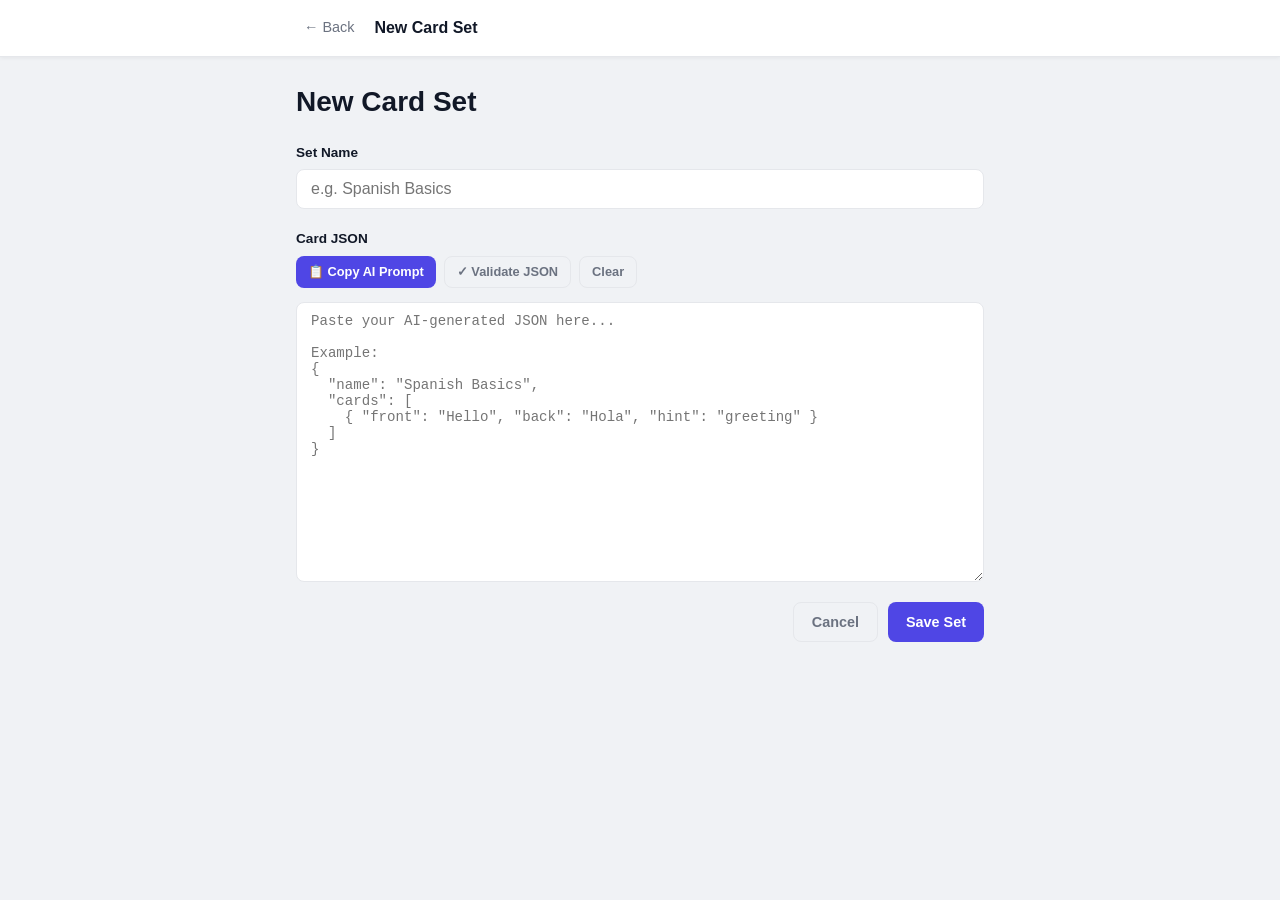
==== edit.html @ bf7d40f9 "Add flashcard learning app with SM-2 spaced repetition - Pure HTML/CSS/JS, no build step, deploys to" ====
<!DOCTYPE html>
<html lang="en">
<head>
  <meta charset="UTF-8">
  <meta name="viewport" content="width=device-width, initial-scale=1.0">
  <title>V-Cards — Edit Set</title>
  <link rel="stylesheet" href="css/style.css">
</head>
<body>

<nav class="nav">
  <div class="nav-inner">
    <a href="index.html" class="nav-back">← Back</a>
    <span class="nav-title" id="nav-title">New Card Set</span>
  </div>
</nav>

<main class="container">
  <div class="page-header" style="padding-top:24px">
    <h1 id="page-title">New Card Set</h1>
  </div>

  <form id="edit-form">
    <div class="form-group">
      <label for="input-name">Set Name</label>
      <input type="text" id="input-name" placeholder="e.g. Spanish Basics" required autocomplete="off">
    </div>

    <div class="form-group">
      <label>Card JSON</label>
      <div class="json-toolbar">
        <button type="button" class="btn btn-primary btn-sm" id="btn-copy-prompt">📋 Copy AI Prompt</button>
        <button type="button" class="btn btn-ghost btn-sm" id="btn-validate">✓ Validate JSON</button>
        <button type="button" class="btn btn-ghost btn-sm" id="btn-clear">Clear</button>
      </div>
      <textarea id="input-json" placeholder='Paste your AI-generated JSON here...&#10;&#10;Example:&#10;{&#10;  "name": "Spanish Basics",&#10;  "cards": [&#10;    { "front": "Hello", "back": "Hola", "hint": "greeting" }&#10;  ]&#10;}'></textarea>
      <div id="json-feedback" class="json-feedback"></div>
    </div>

    <div class="form-actions">
      <button type="button" class="btn btn-ghost" id="btn-cancel">Cancel</button>
      <button type="submit" class="btn btn-primary" id="btn-save">Save Set</button>
    </div>
  </form>
</main>

<div id="toast" class="toast" hidden></div>

<!-- Clipboard fallback modal -->
<div id="modal-prompt" class="modal-backdrop" hidden>
  <div class="modal-box" style="max-width:560px">
    <h2>AI Prompt</h2>
    <p style="margin-bottom:12px">Copy the text below and paste it into your AI assistant:</p>
    <textarea id="prompt-text" rows="14" style="width:100%;font-size:.8rem;resize:vertical" readonly></textarea>
    <div class="modal-actions" style="margin-top:16px">
      <button class="btn btn-ghost" id="modal-prompt-close">Close</button>
      <button class="btn btn-primary" id="modal-select-all">Select All</button>
    </div>
  </div>
</div>

<script src="js/storage.js"></script>
<script src="js/sm2.js"></script>
<script src="js/edit.js"></script>
</body>
</html>
---- css/style.css ----
/* ===== CSS Variables ===== */
:root {
  --color-bg: #f0f2f5;
  --color-surface: #ffffff;
  --color-primary: #4f46e5;
  --color-primary-hover: #4338ca;
  --color-primary-light: #ede9fe;
  --color-danger: #dc2626;
  --color-danger-hover: #b91c1c;
  --color-danger-light: #fee2e2;
  --color-success: #16a34a;
  --color-success-hover: #15803d;
  --color-success-light: #dcfce7;
  --color-text: #111827;
  --color-text-muted: #6b7280;
  --color-border: #e5e7eb;
  --color-card-front: #4f46e5;
  --radius: 12px;
  --radius-sm: 8px;
  --shadow: 0 1px 3px rgba(0,0,0,.08), 0 4px 12px rgba(0,0,0,.06);
  --shadow-lg: 0 8px 32px rgba(0,0,0,.12);
  --transition: .2s ease;
}

/* ===== Reset & Base ===== */
*, *::before, *::after { box-sizing: border-box; margin: 0; padding: 0; }

html { font-size: 16px; }

body {
  font-family: -apple-system, BlinkMacSystemFont, 'Segoe UI', Roboto, sans-serif;
  background: var(--color-bg);
  color: var(--color-text);
  line-height: 1.5;
  min-height: 100vh;
}

a { color: inherit; text-decoration: none; }

/* ===== Layout ===== */
.container {
  max-width: 720px;
  margin: 0 auto;
  padding: 0 16px 48px;
}

/* ===== Navigation ===== */
.nav {
  background: var(--color-surface);
  border-bottom: 1px solid var(--color-border);
  position: sticky;
  top: 0;
  z-index: 100;
  box-shadow: 0 1px 4px rgba(0,0,0,.06);
}

.nav-inner {
  max-width: 720px;
  margin: 0 auto;
  padding: 0 16px;
  height: 56px;
  display: flex;
  align-items: center;
  gap: 12px;
}

.nav-brand {
  font-weight: 700;
  font-size: 1.1rem;
  color: var(--color-primary);
  display: flex;
  align-items: center;
  gap: 6px;
}

.nav-brand .icon { font-size: 1.3rem; }

.nav-back {
  display: flex;
  align-items: center;
  gap: 4px;
  color: var(--color-text-muted);
  font-size: .9rem;
  font-weight: 500;
  transition: color var(--transition);
  padding: 4px 8px;
  border-radius: var(--radius-sm);
}

.nav-back:hover { color: var(--color-primary); background: var(--color-primary-light); }

.nav-title {
  flex: 1;
  font-weight: 600;
  font-size: 1rem;
  white-space: nowrap;
  overflow: hidden;
  text-overflow: ellipsis;
}

.nav-counter {
  font-size: .85rem;
  color: var(--color-text-muted);
  font-weight: 500;
  white-space: nowrap;
}

/* ===== Page Header ===== */
.page-header {
  display: flex;
  align-items: center;
  justify-content: space-between;
  padding: 28px 0 20px;
  gap: 12px;
}

.page-header h1 {
  font-size: 1.5rem;
  font-weight: 700;
}

/* ===== Buttons ===== */
.btn {
  display: inline-flex;
  align-items: center;
  justify-content: center;
  gap: 6px;
  padding: 10px 18px;
  border-radius: var(--radius-sm);
  border: none;
  font-size: .9rem;
  font-weight: 600;
  cursor: pointer;
  transition: background var(--transition), transform .1s, box-shadow var(--transition);
  min-height: 40px;
  touch-action: manipulation;
  white-space: nowrap;
}

.btn:active { transform: scale(.97); }

.btn-primary {
  background: var(--color-primary);
  color: #fff;
}
.btn-primary:hover { background: var(--color-primary-hover); }

.btn-danger {
  background: var(--color-danger);
  color: #fff;
}
.btn-danger:hover { background: var(--color-danger-hover); }

.btn-success {
  background: var(--color-success);
  color: #fff;
}
.btn-success:hover { background: var(--color-success-hover); }

.btn-ghost {
  background: transparent;
  color: var(--color-text-muted);
  border: 1px solid var(--color-border);
}
.btn-ghost:hover { background: var(--color-bg); color: var(--color-text); }

.btn-outline-danger {
  background: transparent;
  color: var(--color-danger);
  border: 1px solid var(--color-danger);
}
.btn-outline-danger:hover { background: var(--color-danger-light); }

.btn-sm {
  padding: 6px 12px;
  font-size: .8rem;
  min-height: 32px;
}

.btn-lg {
  padding: 14px 28px;
  font-size: 1rem;
  min-height: 52px;
  border-radius: var(--radius);
}

/* ===== Set Cards (Home) ===== */
.sets-list { display: flex; flex-direction: column; gap: 12px; }

.set-card {
  background: var(--color-surface);
  border-radius: var(--radius);
  padding: 20px;
  box-shadow: var(--shadow);
  display: flex;
  flex-direction: column;
  gap: 12px;
  transition: box-shadow var(--transition), transform var(--transition);
}

.set-card:hover { box-shadow: var(--shadow-lg); transform: translateY(-1px); }

.set-card-header { display: flex; align-items: flex-start; justify-content: space-between; gap: 8px; }

.set-card-title {
  font-size: 1.1rem;
  font-weight: 700;
  color: var(--color-text);
}

.set-card-meta {
  font-size: .8rem;
  color: var(--color-text-muted);
  margin-top: 2px;
}

.set-card-badges { display: flex; gap: 6px; flex-wrap: wrap; align-items: center; }

.badge {
  display: inline-flex;
  align-items: center;
  padding: 3px 9px;
  border-radius: 99px;
  font-size: .75rem;
  font-weight: 600;
}

.badge-due { background: #fef3c7; color: #92400e; }
.badge-done { background: var(--color-success-light); color: #166534; }

/* Progress bar */
.progress-wrap { display: flex; flex-direction: column; gap: 4px; }
.progress-label { font-size: .78rem; color: var(--color-text-muted); }
.progress-bar-bg {
  height: 6px;
  background: var(--color-border);
  border-radius: 99px;
  overflow: hidden;
}
.progress-bar-fill {
  height: 100%;
  background: var(--color-success);
  border-radius: 99px;
  transition: width .5s ease;
}

.set-card-actions {
  display: flex;
  gap: 8px;
  flex-wrap: wrap;
}

/* ===== Empty State ===== */
.empty-state {
  text-align: center;
  padding: 64px 24px;
  color: var(--color-text-muted);
}

.empty-state .icon-big { font-size: 4rem; margin-bottom: 16px; opacity: .5; }
.empty-state h2 { font-size: 1.2rem; color: var(--color-text); margin-bottom: 8px; }
.empty-state p { font-size: .95rem; margin-bottom: 24px; }

/* ===== Forms ===== */
.form-group { display: flex; flex-direction: column; gap: 6px; margin-bottom: 20px; }

label {
  font-size: .85rem;
  font-weight: 600;
  color: var(--color-text);
}

input[type="text"],
textarea {
  width: 100%;
  padding: 10px 14px;
  border: 1.5px solid var(--color-border);
  border-radius: var(--radius-sm);
  font-size: 1rem;
  font-family: inherit;
  color: var(--color-text);
  background: var(--color-surface);
  transition: border-color var(--transition), box-shadow var(--transition);
  resize: vertical;
}

input[type="text"]:focus,
textarea:focus {
  outline: none;
  border-color: var(--color-primary);
  box-shadow: 0 0 0 3px rgba(79, 70, 229, .15);
}

textarea { font-family: 'Courier New', monospace; font-size: .88rem; min-height: 280px; }

.json-toolbar {
  display: flex;
  gap: 8px;
  margin-bottom: 8px;
  flex-wrap: wrap;
}

.json-feedback {
  margin-top: 8px;
  font-size: .85rem;
  padding: 8px 12px;
  border-radius: var(--radius-sm);
  display: none;
}

.json-feedback.valid { display: block; background: var(--color-success-light); color: #166534; }
.json-feedback.invalid { display: block; background: var(--color-danger-light); color: #991b1b; }

.form-actions {
  display: flex;
  gap: 10px;
  justify-content: flex-end;
  margin-top: 8px;
  flex-wrap: wrap;
}

/* ===== Modal ===== */
.modal-backdrop {
  position: fixed;
  inset: 0;
  background: rgba(0,0,0,.45);
  z-index: 200;
  display: flex;
  align-items: center;
  justify-content: center;
  padding: 16px;
  animation: fadeIn .15s ease;
}

.modal-backdrop[hidden] { display: none; }

.modal-box {
  background: var(--color-surface);
  border-radius: var(--radius);
  padding: 28px;
  max-width: 400px;
  width: 100%;
  box-shadow: var(--shadow-lg);
  animation: slideUp .18s ease;
}

.modal-box h2 { font-size: 1.1rem; margin-bottom: 10px; }
.modal-box p { color: var(--color-text-muted); font-size: .9rem; margin-bottom: 24px; }
.modal-actions { display: flex; gap: 10px; justify-content: flex-end; }

@keyframes fadeIn { from { opacity: 0; } to { opacity: 1; } }
@keyframes slideUp { from { transform: translateY(12px); opacity: 0; } to { transform: translateY(0); opacity: 1; } }

/* ===== Toast ===== */
.toast {
  position: fixed;
  bottom: 24px;
  right: 24px;
  background: #1f2937;
  color: #fff;
  padding: 12px 20px;
  border-radius: var(--radius);
  font-size: .9rem;
  font-weight: 500;
  box-shadow: var(--shadow-lg);
  z-index: 300;
  animation: slideInRight .2s ease;
  max-width: 320px;
}

.toast[hidden] { display: none; }

@keyframes slideInRight {
  from { transform: translateX(20px); opacity: 0; }
  to { transform: translateX(0); opacity: 1; }
}

/* ===== Study Page ===== */
.study-container {
  display: flex;
  flex-direction: column;
  align-items: center;
  padding: 24px 16px 48px;
  min-height: calc(100vh - 56px);
}

/* Session progress bar (top) */
.session-progress-bar {
  width: 100%;
  max-width: 720px;
  height: 4px;
  background: var(--color-border);
  border-radius: 99px;
  margin-bottom: 32px;
  overflow: hidden;
}

.session-progress-fill {
  height: 100%;
  background: var(--color-primary);
  border-radius: 99px;
  transition: width .4s ease;
}

/* 3D Flip Card */
.card-scene {
  width: 100%;
  max-width: 480px;
  perspective: 1200px;
  margin-bottom: 28px;
}

.flip-card {
  width: 100%;
  min-height: 260px;
  position: relative;
  transform-style: preserve-3d;
  transition: transform .5s cubic-bezier(.4,0,.2,1);
  cursor: pointer;
  touch-action: manipulation;
  user-select: none;
}

.flip-card.is-flipped {
  transform: rotateY(180deg);
  cursor: default;
}

.card-face {
  position: absolute;
  inset: 0;
  backface-visibility: hidden;
  -webkit-backface-visibility: hidden;
  border-radius: var(--radius);
  display: flex;
  flex-direction: column;
  align-items: center;
  justify-content: center;
  padding: 32px 24px;
  box-shadow: var(--shadow-lg);
}

.card-front {
  background: var(--color-card-front);
  color: #fff;
}

.card-back {
  background: var(--color-surface);
  color: var(--color-text);
  transform: rotateY(180deg);
}

.card-word {
  font-size: 2rem;
  font-weight: 700;
  text-align: center;
  word-break: break-word;
  line-height: 1.2;
  margin-bottom: 8px;
}

.card-hint {
  font-size: .9rem;
  opacity: .75;
  text-align: center;
  font-style: italic;
}

.card-flip-prompt {
  margin-top: 20px;
  font-size: .8rem;
  opacity: .6;
  letter-spacing: .04em;
  text-transform: uppercase;
}

.card-translation {
  font-size: 1.6rem;
  font-weight: 700;
  text-align: center;
  color: var(--color-primary);
  margin-bottom: 8px;
}

.card-original {
  font-size: 1rem;
  color: var(--color-text-muted);
  text-align: center;
  margin-bottom: 24px;
}

/* Response buttons */
.response-buttons {
  display: flex;
  gap: 12px;
  width: 100%;
  margin-top: 8px;
}

.response-buttons .btn { flex: 1; }

/* Session complete */
.session-complete {
  text-align: center;
  padding: 32px 16px;
  max-width: 400px;
  width: 100%;
}

.session-complete h2 { font-size: 1.8rem; margin-bottom: 8px; }
.session-complete .subtitle { color: var(--color-text-muted); margin-bottom: 32px; }

.stats-grid {
  display: grid;
  grid-template-columns: 1fr 1fr;
  gap: 12px;
  margin-bottom: 32px;
}

.stat-box {
  background: var(--color-surface);
  border-radius: var(--radius);
  padding: 20px 12px;
  box-shadow: var(--shadow);
}

.stat-box .stat-num { font-size: 2rem; font-weight: 800; color: var(--color-primary); }
.stat-box .stat-label { font-size: .8rem; color: var(--color-text-muted); margin-top: 2px; }

.session-complete-actions { display: flex; flex-direction: column; gap: 10px; align-items: center; }

/* All caught up */
.caught-up {
  text-align: center;
  padding: 48px 24px;
}

.caught-up .icon-big { font-size: 3rem; margin-bottom: 12px; }
.caught-up h2 { font-size: 1.3rem; margin-bottom: 8px; }
.caught-up p { color: var(--color-text-muted); margin-bottom: 24px; }

/* ===== Responsive ===== */
@media (min-width: 640px) {
  .page-header h1 { font-size: 1.75rem; }
  .set-card { flex-direction: row; align-items: center; flex-wrap: wrap; }
  .set-card-info { flex: 1; min-width: 0; }
  .set-card-actions { flex-shrink: 0; }
  .response-buttons .btn { min-height: 56px; font-size: 1.05rem; }
  .card-word { font-size: 2.4rem; }
  .card-translation { font-size: 1.9rem; }
}
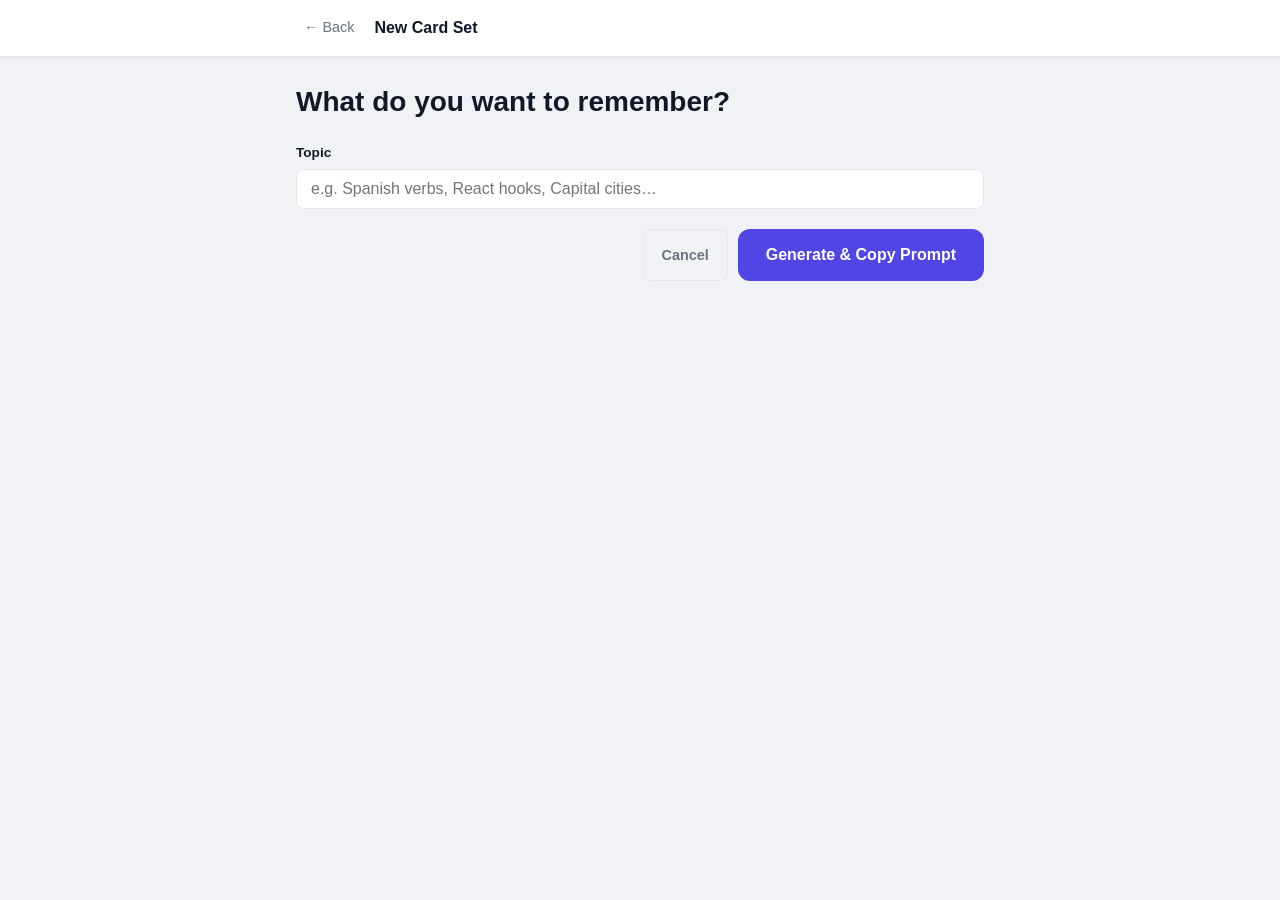
==== commit 247fe36e: "Redesign new set creation as 3-step wizard Step 1: topic input + Generate & Copy Prompt button Step " ====
--- a/edit.html
+++ b/edit.html
@@ -16,48 +16,118 @@
 </nav>
 
 <main class="container">
-  <div class="page-header" style="padding-top:24px">
-    <h1 id="page-title">New Card Set</h1>
+
+  <!-- ══ STEP 1: What to remember ══ -->
+  <div id="step-1">
+    <div class="page-header" style="padding-top:24px">
+      <h1>What do you want to remember?</h1>
+    </div>
+    <div class="form-group">
+      <label for="input-topic">Topic</label>
+      <input type="text" id="input-topic"
+             placeholder="e.g. Spanish verbs, React hooks, Capital cities…"
+             autocomplete="off">
+    </div>
+    <div style="display:flex;gap:10px;justify-content:flex-end;margin-top:4px">
+      <button type="button" class="btn btn-ghost" id="btn-cancel-step1">Cancel</button>
+      <button type="button" class="btn btn-primary btn-lg" id="btn-generate">
+        Generate &amp; Copy Prompt
+      </button>
+    </div>
   </div>
 
-  <form id="edit-form">
-    <div class="form-group">
-      <label for="input-name">Set Name</label>
-      <input type="text" id="input-name" placeholder="e.g. Spanish Basics" required autocomplete="off">
+  <!-- ══ STEP 2: Instruction ══ -->
+  <div id="step-2" hidden>
+    <div class="page-header" style="padding-top:24px">
+      <h1>Paste into your AI</h1>
     </div>
+    <div class="instruction-card">
+      <div class="instruction-step">
+        <span class="step-num">1</span>
+        <span>The prompt has been copied to your clipboard.</span>
+      </div>
+      <div class="instruction-step">
+        <span class="step-num">2</span>
+        <span>Open ChatGPT, Claude, Gemini or any AI chatbot.</span>
+      </div>
+      <div class="instruction-step">
+        <span class="step-num">3</span>
+        <span>Paste the prompt and send it.</span>
+      </div>
+      <div class="instruction-step">
+        <span class="step-num">4</span>
+        <span>Copy the entire JSON response the AI gives you.</span>
+      </div>
+    </div>
+    <div id="copy-fallback-wrap" hidden style="margin-top:16px">
+      <p style="font-size:.85rem;color:var(--color-text-muted);margin-bottom:8px">
+        Clipboard unavailable — copy the prompt manually:
+      </p>
+      <textarea id="prompt-fallback-text" rows="10" style="width:100%;font-size:.8rem" readonly></textarea>
+    </div>
+    <div style="display:flex;gap:10px;justify-content:flex-end;margin-top:24px">
+      <button type="button" class="btn btn-ghost" id="btn-back-step1">← Back</button>
+      <button type="button" class="btn btn-primary btn-lg" id="btn-done-step2">Done, I have the JSON →</button>
+    </div>
+  </div>
 
-    <div class="form-group">
-      <label>Card JSON</label>
-      <div class="json-toolbar">
-        <button type="button" class="btn btn-primary btn-sm" id="btn-copy-prompt">📋 Copy AI Prompt</button>
-        <button type="button" class="btn btn-ghost btn-sm" id="btn-validate">✓ Validate JSON</button>
-        <button type="button" class="btn btn-ghost btn-sm" id="btn-clear">Clear</button>
+  <!-- ══ STEP 3: Paste JSON ══ -->
+  <div id="step-3" hidden>
+    <div class="page-header" style="padding-top:24px">
+      <h1>Paste the JSON</h1>
+    </div>
+    <form id="edit-form">
+      <div class="form-group">
+        <label for="input-name">Set Name</label>
+        <input type="text" id="input-name" placeholder="e.g. Spanish Basics" autocomplete="off">
       </div>
-      <textarea id="input-json" placeholder='Paste your AI-generated JSON here...&#10;&#10;Example:&#10;{&#10;  "name": "Spanish Basics",&#10;  "cards": [&#10;    { "front": "Hello", "back": "Hola", "hint": "greeting" }&#10;  ]&#10;}'></textarea>
-      <div id="json-feedback" class="json-feedback"></div>
+      <div class="form-group">
+        <label for="input-json">Card JSON</label>
+        <div class="json-toolbar">
+          <button type="button" class="btn btn-ghost btn-sm" id="btn-validate">✓ Validate</button>
+          <button type="button" class="btn btn-ghost btn-sm" id="btn-clear">Clear</button>
+        </div>
+        <textarea id="input-json"
+          placeholder='Paste the JSON from your AI here…'></textarea>
+        <div id="json-feedback" class="json-feedback"></div>
+      </div>
+      <div class="form-actions">
+        <button type="button" class="btn btn-ghost" id="btn-back-step2">← Back</button>
+        <button type="submit" class="btn btn-primary" id="btn-save">Save Set</button>
+      </div>
+    </form>
+  </div>
+
+  <!-- ══ EDIT MODE (shown directly when ?id= present) ══ -->
+  <div id="edit-mode" hidden>
+    <div class="page-header" style="padding-top:24px">
+      <h1>Edit Card Set</h1>
     </div>
+    <form id="edit-form-direct">
+      <div class="form-group">
+        <label for="input-name-direct">Set Name</label>
+        <input type="text" id="input-name-direct" placeholder="e.g. Spanish Basics" autocomplete="off">
+      </div>
+      <div class="form-group">
+        <label for="input-json-direct">Card JSON</label>
+        <div class="json-toolbar">
+          <button type="button" class="btn btn-primary btn-sm" id="btn-copy-prompt-edit">📋 Copy AI Prompt</button>
+          <button type="button" class="btn btn-ghost btn-sm" id="btn-validate-direct">✓ Validate</button>
+          <button type="button" class="btn btn-ghost btn-sm" id="btn-clear-direct">Clear</button>
+        </div>
+        <textarea id="input-json-direct"></textarea>
+        <div id="json-feedback-direct" class="json-feedback"></div>
+      </div>
+      <div class="form-actions">
+        <button type="button" class="btn btn-ghost" id="btn-cancel-edit">Cancel</button>
+        <button type="submit" class="btn btn-primary">Save Set</button>
+      </div>
+    </form>
+  </div>
 
-    <div class="form-actions">
-      <button type="button" class="btn btn-ghost" id="btn-cancel">Cancel</button>
-      <button type="submit" class="btn btn-primary" id="btn-save">Save Set</button>
-    </div>
-  </form>
 </main>
 
 <div id="toast" class="toast" hidden></div>
-
-<!-- Clipboard fallback modal -->
-<div id="modal-prompt" class="modal-backdrop" hidden>
-  <div class="modal-box" style="max-width:560px">
-    <h2>AI Prompt</h2>
-    <p style="margin-bottom:12px">Copy the text below and paste it into your AI assistant:</p>
-    <textarea id="prompt-text" rows="14" style="width:100%;font-size:.8rem;resize:vertical" readonly></textarea>
-    <div class="modal-actions" style="margin-top:16px">
-      <button class="btn btn-ghost" id="modal-prompt-close">Close</button>
-      <button class="btn btn-primary" id="modal-select-all">Select All</button>
-    </div>
-  </div>
-</div>
 
 <script src="js/storage.js"></script>
 <script src="js/sm2.js"></script>
--- a/css/style.css
+++ b/css/style.css
@@ -375,6 +375,40 @@
   to { transform: translateX(0); opacity: 1; }
 }
 
+/* ===== Wizard / Instruction Card ===== */
+.instruction-card {
+  background: var(--color-surface);
+  border-radius: var(--radius);
+  padding: 24px;
+  box-shadow: var(--shadow);
+  display: flex;
+  flex-direction: column;
+  gap: 16px;
+}
+
+.instruction-step {
+  display: flex;
+  align-items: flex-start;
+  gap: 14px;
+  font-size: .95rem;
+  line-height: 1.5;
+}
+
+.step-num {
+  flex-shrink: 0;
+  width: 28px;
+  height: 28px;
+  border-radius: 50%;
+  background: var(--color-primary);
+  color: #fff;
+  font-size: .82rem;
+  font-weight: 700;
+  display: flex;
+  align-items: center;
+  justify-content: center;
+  margin-top: 1px;
+}
+
 /* ===== Study Page ===== */
 .study-container {
   display: flex;
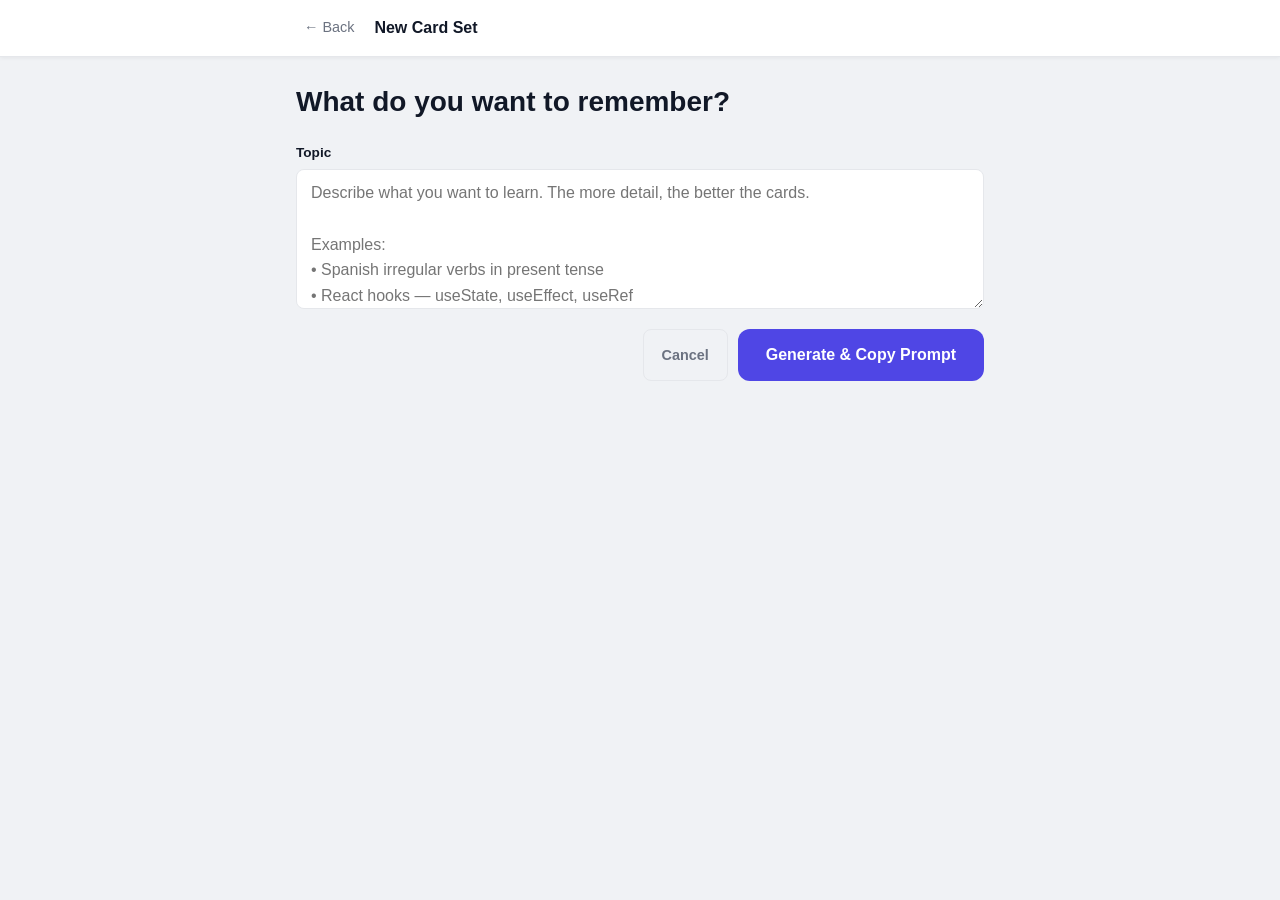
==== commit fa1171f7: "Improve topic input and add swap Q&A toggle - Topic input is now a multiline textarea with placehold" ====
--- a/edit.html
+++ b/edit.html
@@ -24,9 +24,8 @@
     </div>
     <div class="form-group">
       <label for="input-topic">Topic</label>
-      <input type="text" id="input-topic"
-             placeholder="e.g. Spanish verbs, React hooks, Capital cities…"
-             autocomplete="off">
+      <textarea id="input-topic" class="topic-textarea"
+        placeholder="Describe what you want to learn. The more detail, the better the cards.&#10;&#10;Examples:&#10;• Spanish irregular verbs in present tense&#10;• React hooks — useState, useEffect, useRef&#10;• Capital cities of European countries&#10;• Basic Japanese phrases for travel"></textarea>
     </div>
     <div style="display:flex;gap:10px;justify-content:flex-end;margin-top:4px">
       <button type="button" class="btn btn-ghost" id="btn-cancel-step1">Cancel</button>
--- a/css/style.css
+++ b/css/style.css
@@ -375,6 +375,53 @@
   to { transform: translateX(0); opacity: 1; }
 }
 
+/* ===== Topic textarea (step 1) ===== */
+.topic-textarea {
+  font-family: inherit;
+  font-size: 1rem;
+  min-height: 140px;
+  resize: vertical;
+  line-height: 1.6;
+}
+
+/* ===== Swap toggle ===== */
+.swap-toggle-wrap {
+  width: 100%;
+  display: flex;
+  justify-content: flex-end;
+  margin-bottom: 12px;
+}
+
+.swap-toggle {
+  display: inline-flex;
+  align-items: center;
+  gap: 6px;
+  background: transparent;
+  border: 1.5px solid var(--color-border);
+  border-radius: 99px;
+  padding: 6px 14px;
+  font-size: .82rem;
+  font-weight: 600;
+  color: var(--color-text-muted);
+  cursor: pointer;
+  transition: background var(--transition), color var(--transition), border-color var(--transition);
+  touch-action: manipulation;
+}
+
+.swap-toggle:hover {
+  background: var(--color-primary-light);
+  color: var(--color-primary);
+  border-color: var(--color-primary);
+}
+
+.swap-toggle.is-active {
+  background: var(--color-primary);
+  color: #fff;
+  border-color: var(--color-primary);
+}
+
+.swap-icon { font-size: 1rem; }
+
 /* ===== Wizard / Instruction Card ===== */
 .instruction-card {
   background: var(--color-surface);
